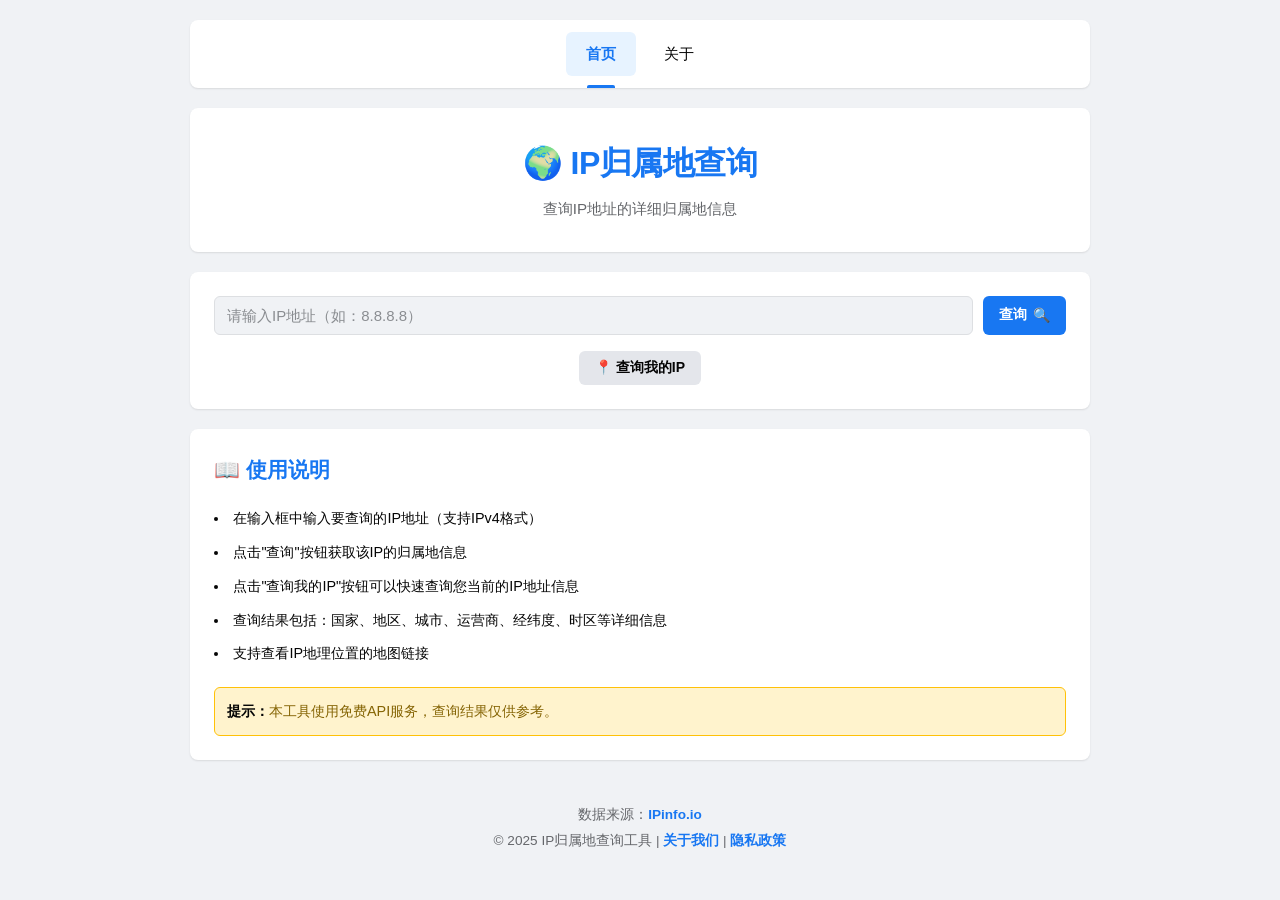
==== index.html @ 1e576923 "fx" ====
<!DOCTYPE html>
<html lang="zh-CN">
<head>
    <meta charset="UTF-8">
    <meta name="viewport" content="width=device-width, initial-scale=1.0">
    <title>IP归属地查询工具 - 快速查询IP地址归属地信息</title>
    <meta name="description" content="免费在线IP归属地查询工具，支持查询任意IP地址的国家、地区、城市、运营商等详细信息。">
    <meta name="keywords" content="IP查询,IP归属地,IP地址查询,IP定位,IP地理位置">
    <link rel="stylesheet" href="css/style.css">
</head>
<body>
    <div class="container">
        <nav class="top-nav">
            <ul>
                <li><a href="index.html" class="active">首页</a></li>
                <li><a href="about.html">关于</a></li>
            </ul>
        </nav>

        <header>
            <h1>🌍 IP归属地查询</h1>
            <p class="subtitle">查询IP地址的详细归属地信息</p>
        </header>

        <!-- 搜索区域 -->
        <div class="search-section">
            <div class="search-box">
                <input
                    type="text"
                    id="ipInput"
                    placeholder="请输入IP地址（如：8.8.8.8）"
                    autocomplete="off"
                >
                <button id="searchBtn" onclick="queryIP()">
                    <span class="btn-text">查询</span>
                    <span class="btn-icon">🔍</span>
                </button>
            </div>
            <div class="quick-actions">
                <button class="btn-secondary" onclick="queryMyIP()">
                    <span>📍 查询我的IP</span>
                </button>
            </div>
        </div>

        <!-- 加载提示 -->
        <div id="loading" class="loading" style="display: none;">
            <div class="spinner"></div>
            <p>正在查询IP信息...</p>
        </div>

        <!-- 错误提示 -->
        <div id="error" class="error" style="display: none;"></div>

        <!-- IP信息显示 -->
        <div id="ipInfo" class="ip-info" style="display: none;">
            <div class="info-header">
                <h2 id="ipAddress"></h2>
                <span id="ipType" class="ip-type"></span>
            </div>
            <div class="info-grid">
                <div class="info-item">
                    <span class="info-label">🌏 国家/地区</span>
                    <span class="info-value" id="country"></span>
                </div>
                <div class="info-item">
                    <span class="info-label">📍 省份/州</span>
                    <span class="info-value" id="region"></span>
                </div>
                <div class="info-item">
                    <span class="info-label">🏙️ 城市</span>
                    <span class="info-value" id="city"></span>
                </div>
                <div class="info-item">
                    <span class="info-label">📮 邮编</span>
                    <span class="info-value" id="zip"></span>
                </div>
                <div class="info-item">
                    <span class="info-label">🌐 运营商</span>
                    <span class="info-value" id="isp"></span>
                </div>
                <div class="info-item">
                    <span class="info-label">🏢 组织</span>
                    <span class="info-value" id="org"></span>
                </div>
                <div class="info-item">
                    <span class="info-label">📡 经纬度</span>
                    <span class="info-value" id="location"></span>
                </div>
                <div class="info-item">
                    <span class="info-label">⏰ 时区</span>
                    <span class="info-value" id="timezone"></span>
                </div>
            </div>

            <!-- 地图容器 -->
            <div class="map-container">
                <h3>🗺️ 地理位置</h3>
                <div id="mapLink" class="map-link"></div>
            </div>
        </div>

        <div class="instructions">
            <h3>📖 使用说明</h3>
            <ul>
                <li>在输入框中输入要查询的IP地址（支持IPv4格式）</li>
                <li>点击"查询"按钮获取该IP的归属地信息</li>
                <li>点击"查询我的IP"按钮可以快速查询您当前的IP地址信息</li>
                <li>查询结果包括：国家、地区、城市、运营商、经纬度、时区等详细信息</li>
                <li>支持查看IP地理位置的地图链接</li>
            </ul>
            <div class="api-notice">
                <strong>提示：</strong>本工具使用免费API服务，查询结果仅供参考。
            </div>
        </div>

        <footer>
            <p>数据来源：<a href="https://ipinfo.io" target="_blank">IPinfo.io</a></p>
            <p>© 2025 IP归属地查询工具 | <a href="about.html">关于我们</a> | <a href="privacy.html">隐私政策</a></p>
        </footer>
    </div>

    <script src="js/app.js"></script>
</body>
</html>
---- css/style.css ----
* {
    margin: 0;
    padding: 0;
    box-sizing: border-box;
}

body {
    font-family: -apple-system, BlinkMacSystemFont, 'Segoe UI', Helvetica, Arial, sans-serif;
    background: #f0f2f5;
    min-height: 100vh;
    padding: 20px;
    line-height: 1.6;
}

.container {
    max-width: 900px;
    margin: 0 auto;
}

/* 顶部导航样式 */
.top-nav {
    background: white;
    border-radius: 8px;
    box-shadow: 0 1px 2px rgba(0, 0, 0, 0.1);
    margin-bottom: 20px;
    padding: 12px 24px;
}

.top-nav ul {
    list-style: none;
    display: flex;
    gap: 8px;
    justify-content: center;
    align-items: center;
}

.top-nav li {
    margin: 0;
}

.top-nav a {
    display: block;
    padding: 10px 20px;
    color: #050505;
    text-decoration: none;
    font-size: 15px;
    font-weight: 500;
    border-radius: 6px;
    transition: all 0.2s;
    position: relative;
}

.top-nav a:hover {
    background: #f0f2f5;
    color: #1877f2;
}

.top-nav a.active {
    background: #e7f3ff;
    color: #1877f2;
    font-weight: 600;
}

.top-nav a.active::after {
    content: '';
    position: absolute;
    bottom: -12px;
    left: 50%;
    transform: translateX(-50%);
    width: 40%;
    height: 3px;
    background: #1877f2;
    border-radius: 2px 2px 0 0;
}

/* 头部样式 */
header {
    text-align: center;
    background: white;
    padding: 30px 20px;
    margin-bottom: 20px;
    border-radius: 8px;
    box-shadow: 0 1px 2px rgba(0, 0, 0, 0.1);
}

header h1 {
    font-size: 2em;
    color: #1877f2;
    margin-bottom: 8px;
    font-weight: 600;
    letter-spacing: -0.5px;
}

.subtitle {
    font-size: 0.95em;
    color: #65676b;
    font-weight: 400;
}

/* 搜索区域 */
.search-section {
    background: white;
    border-radius: 8px;
    padding: 24px;
    box-shadow: 0 1px 2px rgba(0, 0, 0, 0.1);
    margin-bottom: 20px;
}

.search-box {
    display: flex;
    gap: 10px;
    margin-bottom: 16px;
}

#ipInput {
    flex: 1;
    padding: 10px 12px;
    font-size: 15px;
    border: 1px solid #dddfe2;
    border-radius: 6px;
    outline: none;
    transition: all 0.2s;
    background: #f0f2f5;
    color: #050505;
}

#ipInput:focus {
    background: white;
    border-color: #1877f2;
    box-shadow: 0 0 0 2px rgba(24, 119, 242, 0.1);
}

#ipInput::placeholder {
    color: #8a8d91;
}

button {
    padding: 8px 16px;
    font-size: 14px;
    font-weight: 600;
    background: #1877f2;
    color: white;
    border: none;
    border-radius: 6px;
    cursor: pointer;
    transition: all 0.2s;
    display: flex;
    align-items: center;
    gap: 6px;
    white-space: nowrap;
}

button:hover {
    background: #166fe5;
}

button:active {
    background: #1564d6;
    transform: scale(0.98);
}

.btn-icon {
    font-size: 1em;
}

.quick-actions {
    display: flex;
    justify-content: center;
}

.btn-secondary {
    background: #e4e6eb;
    color: #050505;
}

.btn-secondary:hover {
    background: #d8dadf;
}

.btn-secondary:active {
    background: #ced0d4;
}

/* 加载动画 */
.loading {
    background: white;
    border-radius: 8px;
    padding: 32px;
    text-align: center;
    box-shadow: 0 1px 2px rgba(0, 0, 0, 0.1);
    margin-bottom: 20px;
}

.loading p {
    color: #1877f2;
}

.spinner {
    width: 40px;
    height: 40px;
    margin: 0 auto 16px;
    border: 3px solid #e4e6eb;
    border-top: 3px solid #1877f2;
    border-radius: 50%;
    animation: spin 0.8s linear infinite;
}

@keyframes spin {
    0% { transform: rotate(0deg); }
    100% { transform: rotate(360deg); }
}

/* 错误提示 */
.error {
    background: #ffebe9;
    border: 1px solid #f02849;
    color: #c41c00;
    padding: 12px 16px;
    border-radius: 6px;
    margin-bottom: 20px;
    text-align: center;
    font-size: 0.9em;
}

/* IP信息显示 */
.ip-info {
    background: white;
    border-radius: 8px;
    padding: 24px;
    box-shadow: 0 1px 2px rgba(0, 0, 0, 0.1);
    margin-bottom: 20px;
    animation: fadeIn 0.3s;
}

@keyframes fadeIn {
    from {
        opacity: 0;
        transform: translateY(10px);
    }
    to {
        opacity: 1;
        transform: translateY(0);
    }
}

.info-header {
    display: flex;
    align-items: center;
    justify-content: space-between;
    margin-bottom: 24px;
    padding-bottom: 16px;
    border-bottom: 1px solid #e4e6eb;
}

.info-header h2 {
    color: #050505;
    font-size: 1.6em;
    font-weight: 600;
}

.ip-type {
    padding: 6px 12px;
    background: #e7f3ff;
    color: #1877f2;
    border-radius: 6px;
    font-size: 0.85em;
    font-weight: 600;
}

.info-grid {
    display: grid;
    grid-template-columns: repeat(auto-fit, minmax(250px, 1fr));
    gap: 16px;
    margin-bottom: 24px;
}

.info-item {
    padding: 16px;
    background: #f0f2f5;
    border-radius: 8px;
    display: flex;
    flex-direction: column;
    gap: 8px;
    transition: all 0.2s;
}

.info-item:hover {
    background: #e4e6eb;
}

.info-label {
    font-size: 0.85em;
    color: #65676b;
    font-weight: 600;
}

.info-value {
    font-size: 1em;
    color: #050505;
    font-weight: 500;
    word-break: break-all;
}

/* 地图容器 */
.map-container {
    margin-top: 24px;
    padding-top: 24px;
    border-top: 1px solid #e4e6eb;
}

.map-container h3 {
    color: #050505;
    margin-bottom: 12px;
    font-size: 1.2em;
    font-weight: 600;
}

.map-link {
    padding: 12px;
    background: #f0f2f5;
    border-radius: 6px;
    font-size: 0.9em;
}

.map-link p {
    color: #65676b;
    margin-bottom: 8px;
}

.map-link a {
    color: #1877f2;
    text-decoration: none;
    font-weight: 600;
}

.map-link a:hover {
    text-decoration: underline;
}

/* 使用说明 */
.instructions {
    background: white;
    border-radius: 8px;
    padding: 24px;
    box-shadow: 0 1px 2px rgba(0, 0, 0, 0.1);
    margin-bottom: 20px;
}

.instructions h3 {
    color: #1877f2;
    margin-bottom: 16px;
    font-size: 1.3em;
    font-weight: 600;
}

.instructions ul {
    list-style-position: inside;
    margin-bottom: 16px;
    color: #65676b;
    font-size: 0.9em;
    line-height: 1.8;
}

.instructions li {
    padding: 4px 0;
    color: #050505;
}

.api-notice {
    background: #fff3cd;
    border: 1px solid #ffc107;
    padding: 12px;
    border-radius: 6px;
    font-size: 0.9em;
    color: #856404;
}

.api-notice strong {
    color: #050505;
}

.api-notice a {
    color: #1877f2;
    text-decoration: none;
    font-weight: 600;
}

.api-notice a:hover {
    text-decoration: underline;
}

/* 页脚 */
footer {
    text-align: center;
    padding: 20px 0;
    color: #65676b;
    font-size: 0.85em;
}

footer p {
    margin: 4px 0;
}

footer a {
    color: #1877f2;
    text-decoration: none;
    font-weight: 600;
}

footer a:hover {
    text-decoration: underline;
}

/* 内容页面样式 (关于页面和隐私政策页面) */
.content-section {
    background: white;
    border-radius: 8px;
    padding: 24px;
    box-shadow: 0 1px 2px rgba(0, 0, 0, 0.1);
    margin-bottom: 20px;
}

.content-section p {
    color: #050505;
    margin-bottom: 12px;
    line-height: 1.8;
}

.content-section h2 {
    color: #1877f2;
    margin: 24px 0 16px 0;
    font-size: 1.4em;
    font-weight: 600;
}

.content-section h3 {
    color: #050505;
    margin: 16px 0 12px 0;
    font-size: 1.1em;
    font-weight: 600;
}

.content-section h4 {
    color: #050505;
    margin: 12px 0 8px 0;
    font-size: 1em;
    font-weight: 600;
}

.content-section ul {
    margin: 12px 0 16px 24px;
    line-height: 1.8;
}

.content-section li {
    color: #050505;
    margin: 8px 0;
}

.content-section a {
    color: #1877f2;
    text-decoration: none;
    font-weight: 600;
}

.content-section a:hover {
    text-decoration: underline;
}

.policy-section,
.about-section {
    margin-bottom: 32px;
}

.last-updated {
    color: #65676b;
    font-size: 0.9em;
    margin-bottom: 24px;
    padding: 12px;
    background: #f0f2f5;
    border-radius: 6px;
}

.policy-notice,
.disclaimer {
    background: #fff3cd;
    border: 1px solid #ffc107;
    padding: 16px;
    border-radius: 6px;
    margin: 16px 0;
}

.policy-notice p,
.disclaimer ul {
    color: #856404;
    margin: 0;
}

.policy-notice strong {
    color: #050505;
}

.back-link {
    margin-top: 32px;
    padding-top: 24px;
    border-top: 1px solid #e4e6eb;
    text-align: center;
}

.back-link a {
    display: inline-block;
    padding: 10px 24px;
    background: #e4e6eb;
    color: #050505;
    text-decoration: none;
    border-radius: 6px;
    font-weight: 600;
    transition: all 0.2s;
}

.back-link a:hover {
    background: #d8dadf;
}

/* 功能网格 */
.features-grid {
    display: grid;
    grid-template-columns: repeat(auto-fit, minmax(250px, 1fr));
    gap: 16px;
    margin: 20px 0;
}

.feature-item {
    padding: 20px;
    background: #f0f2f5;
    border-radius: 8px;
    text-align: center;
    transition: all 0.2s;
}

.feature-item:hover {
    background: #e4e6eb;
    transform: translateY(-2px);
    box-shadow: 0 2px 4px rgba(0, 0, 0, 0.1);
}

.feature-icon {
    font-size: 2em;
    margin-bottom: 12px;
}

.feature-item h3 {
    color: #1877f2;
    font-size: 1.1em;
    margin: 12px 0 8px 0;
}

.feature-item p {
    color: #65676b;
    font-size: 0.9em;
    margin: 0;
}

/* 使用场景列表 */
.use-cases {
    list-style: none;
    margin: 16px 0;
    padding: 0;
}

.use-cases li {
    padding: 12px;
    background: #f0f2f5;
    border-radius: 6px;
    margin-bottom: 12px;
}

.use-cases strong {
    color: #1877f2;
}

/* 更新日志 */
.changelog {
    margin: 16px 0;
}

.changelog-item {
    padding: 16px;
    background: #f0f2f5;
    border-radius: 6px;
    margin-bottom: 16px;
    border-left: 4px solid #1877f2;
}

.changelog-item h4 {
    color: #1877f2;
    margin-top: 0;
}

.changelog-item ul {
    margin: 8px 0 0 20px;
}

/* 响应式设计 */
@media (max-width: 768px) {
    body {
        padding: 12px;
    }

    /* 导航移动端适配 */
    .top-nav {
        padding: 10px 16px;
    }

    .top-nav ul {
        gap: 6px;
    }

    .top-nav a {
        padding: 8px 16px;
        font-size: 14px;
    }

    .top-nav a.active::after {
        width: 60%;
        height: 2px;
    }

    header {
        padding: 20px 16px;
    }

    header h1 {
        font-size: 1.6em;
    }

    .search-section {
        padding: 16px;
    }

    .search-box {
        flex-direction: column;
    }

    button {
        width: 100%;
        justify-content: center;
    }

    .info-grid {
        grid-template-columns: 1fr;
    }

    .info-header {
        flex-direction: column;
        gap: 12px;
        text-align: center;
    }

    .instructions {
        padding: 16px;
    }

    /* 内容页面移动端优化 */
    .content-section {
        padding: 16px;
    }

    .content-section h2 {
        font-size: 1.2em;
    }

    .features-grid {
        grid-template-columns: 1fr;
    }

    .feature-item {
        padding: 16px;
    }
}

@media (max-width: 480px) {
    /* 小屏幕导航优化 */
    .top-nav {
        padding: 8px 12px;
    }

    .top-nav ul {
        gap: 4px;
        flex-wrap: wrap;
    }

    .top-nav a {
        padding: 6px 14px;
        font-size: 13px;
    }

    header h1 {
        font-size: 1.4em;
    }

    .subtitle {
        font-size: 0.85em;
    }

    .info-header h2 {
        font-size: 1.3em;
    }

    /* 小屏幕内容页面优化 */
    .content-section {
        padding: 12px;
    }

    .content-section h2 {
        font-size: 1.1em;
    }

    .content-section ul {
        margin-left: 16px;
    }

    .back-link a {
        padding: 8px 20px;
        font-size: 14px;
    }
}
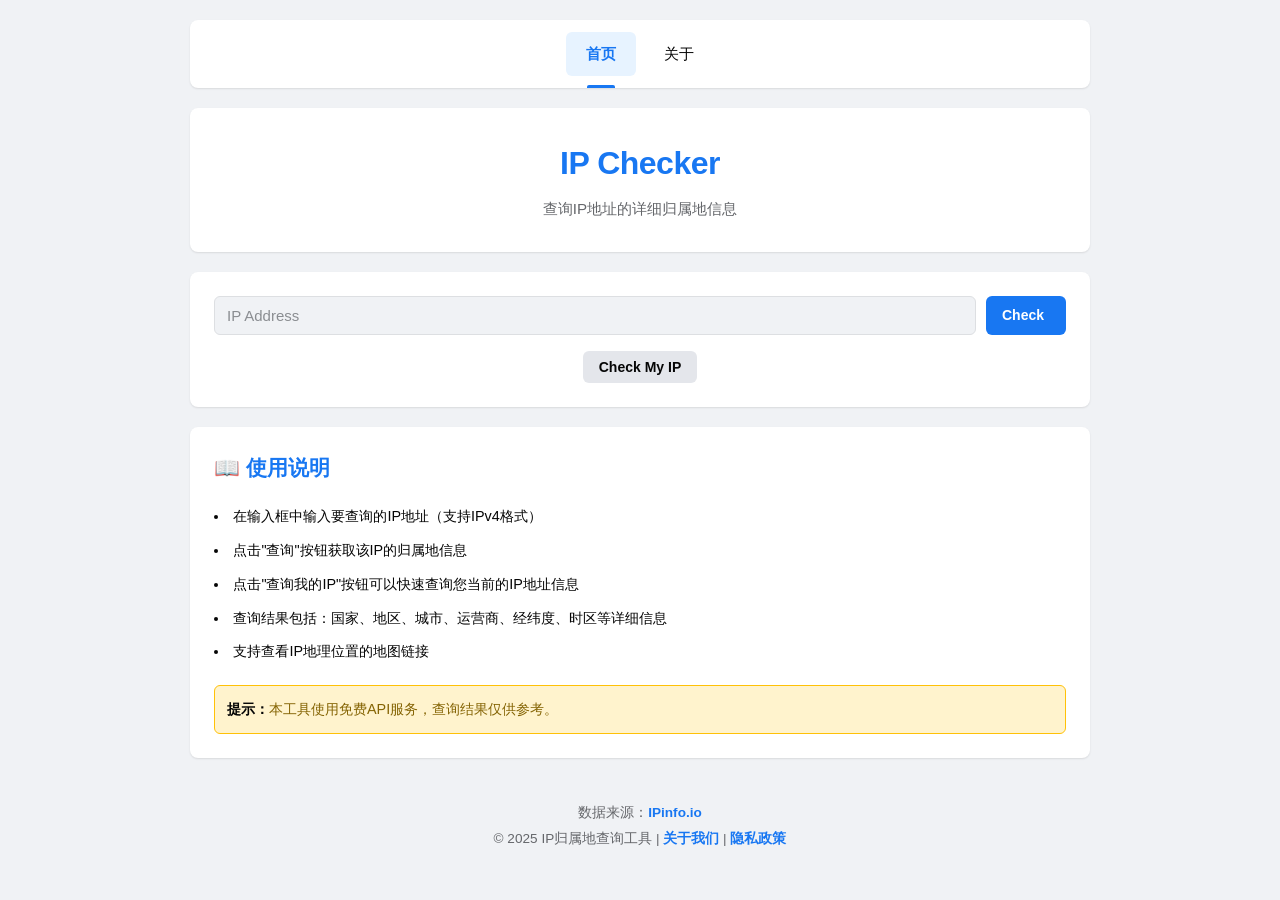
==== commit 5d239a41: "Update index.html" ====
--- a/index.html
+++ b/index.html
@@ -3,9 +3,9 @@
 <head>
     <meta charset="UTF-8">
     <meta name="viewport" content="width=device-width, initial-scale=1.0">
-    <title>IP归属地查询工具 - 快速查询IP地址归属地信息</title>
-    <meta name="description" content="免费在线IP归属地查询工具，支持查询任意IP地址的国家、地区、城市、运营商等详细信息。">
-    <meta name="keywords" content="IP查询,IP归属地,IP地址查询,IP定位,IP地理位置">
+    <title>IP Checker - Mbilse's Site</title>
+    
+    
     <link rel="stylesheet" href="css/style.css">
 </head>
 <body>
@@ -18,7 +18,7 @@
         </nav>
 
         <header>
-            <h1>🌍 IP归属地查询</h1>
+            <h1>IP Checker</h1>
             <p class="subtitle">查询IP地址的详细归属地信息</p>
         </header>
 
@@ -28,17 +28,17 @@
                 <input
                     type="text"
                     id="ipInput"
-                    placeholder="请输入IP地址（如：8.8.8.8）"
+                    placeholder="IP Address"
                     autocomplete="off"
                 >
                 <button id="searchBtn" onclick="queryIP()">
-                    <span class="btn-text">查询</span>
-                    <span class="btn-icon">🔍</span>
+                    <span class="btn-text">Check</span>
+                    <span class="btn-icon"></span>
                 </button>
             </div>
             <div class="quick-actions">
                 <button class="btn-secondary" onclick="queryMyIP()">
-                    <span>📍 查询我的IP</span>
+                    <span>Check My IP</span>
                 </button>
             </div>
         </div>
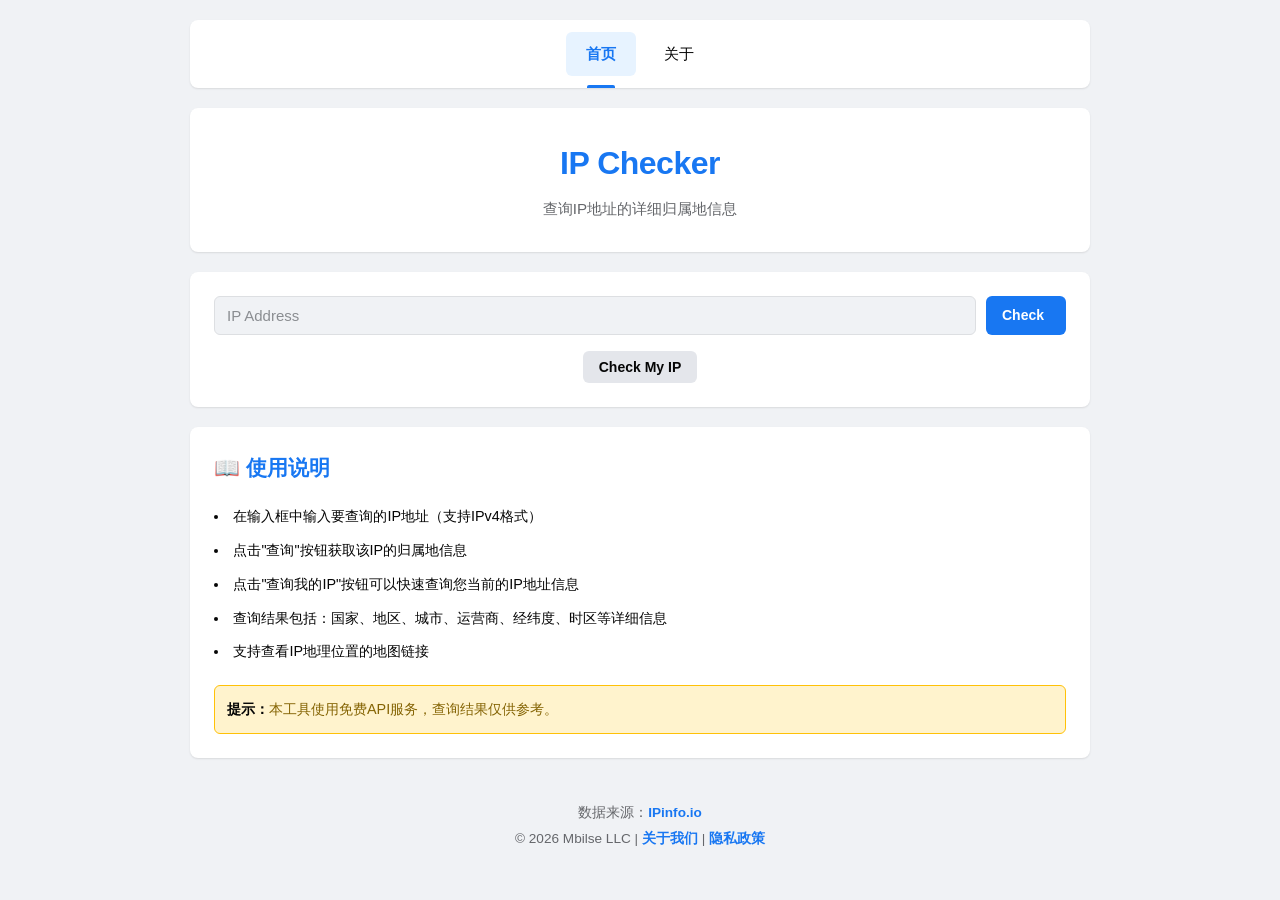
==== commit 4ecb5c76: "Update index.html" ====
--- a/index.html
+++ b/index.html
@@ -46,7 +46,7 @@
         <!-- 加载提示 -->
         <div id="loading" class="loading" style="display: none;">
             <div class="spinner"></div>
-            <p>正在查询IP信息...</p>
+            <p>Loading...</p>
         </div>
 
         <!-- 错误提示 -->
@@ -116,7 +116,7 @@
 
         <footer>
             <p>数据来源：<a href="https://ipinfo.io" target="_blank">IPinfo.io</a></p>
-            <p>© 2025 IP归属地查询工具 | <a href="about.html">关于我们</a> | <a href="privacy.html">隐私政策</a></p>
+            <p>© 2026 Mbilse LLC | <a href="about.html">关于我们</a> | <a href="privacy.html">隐私政策</a></p>
         </footer>
     </div>
 
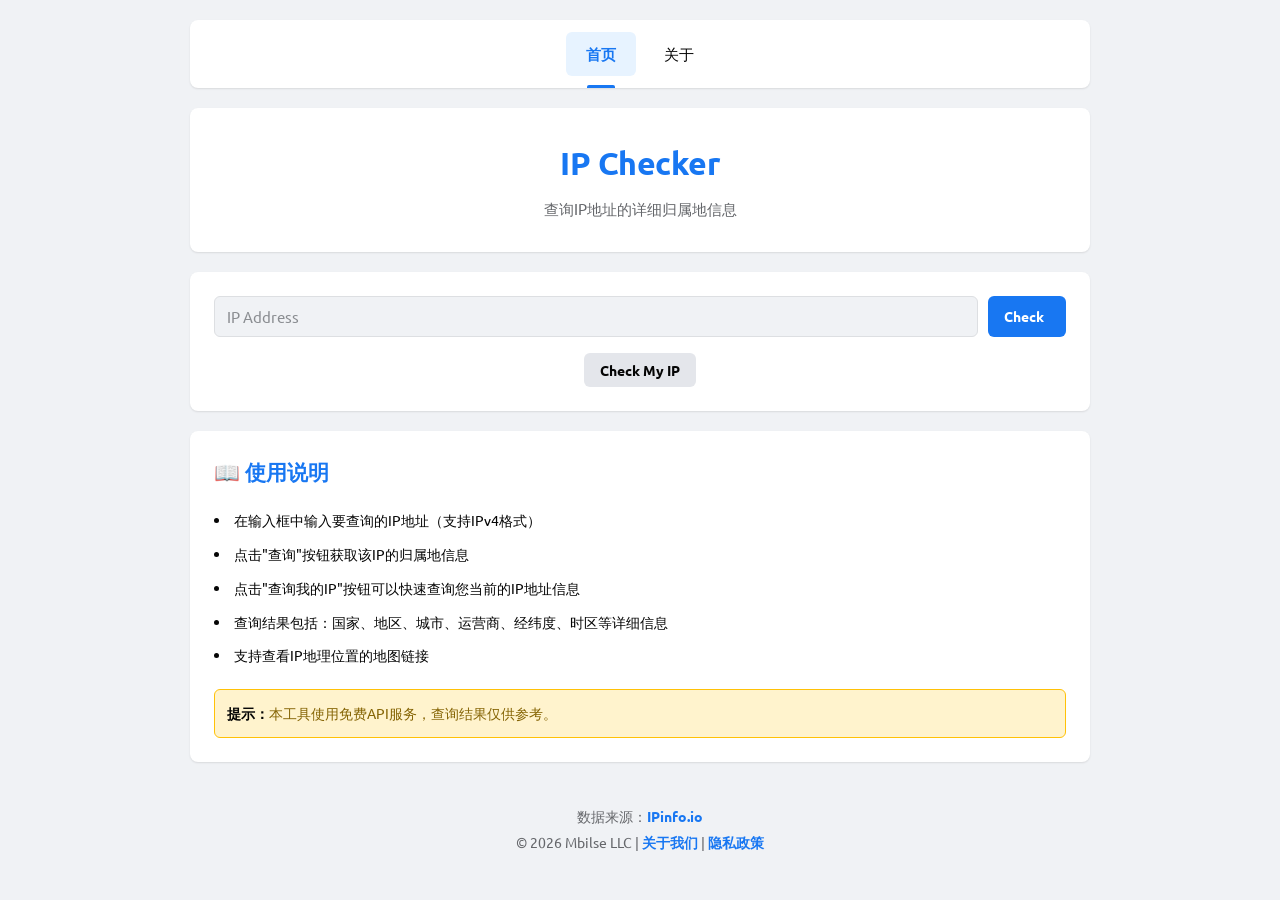
==== commit cc95706a: "Update index.html" ====
--- a/index.html
+++ b/index.html
@@ -7,6 +7,13 @@
     
     
     <link rel="stylesheet" href="css/style.css">
+    <link rel="stylesheet"
+          href="https://fonts.googleapis.com/css?family=Ubuntu">
+<style>
+*{
+font-family: 'Ubuntu', serif;
+}
+</style>
 </head>
 <body>
     <div class="container">
